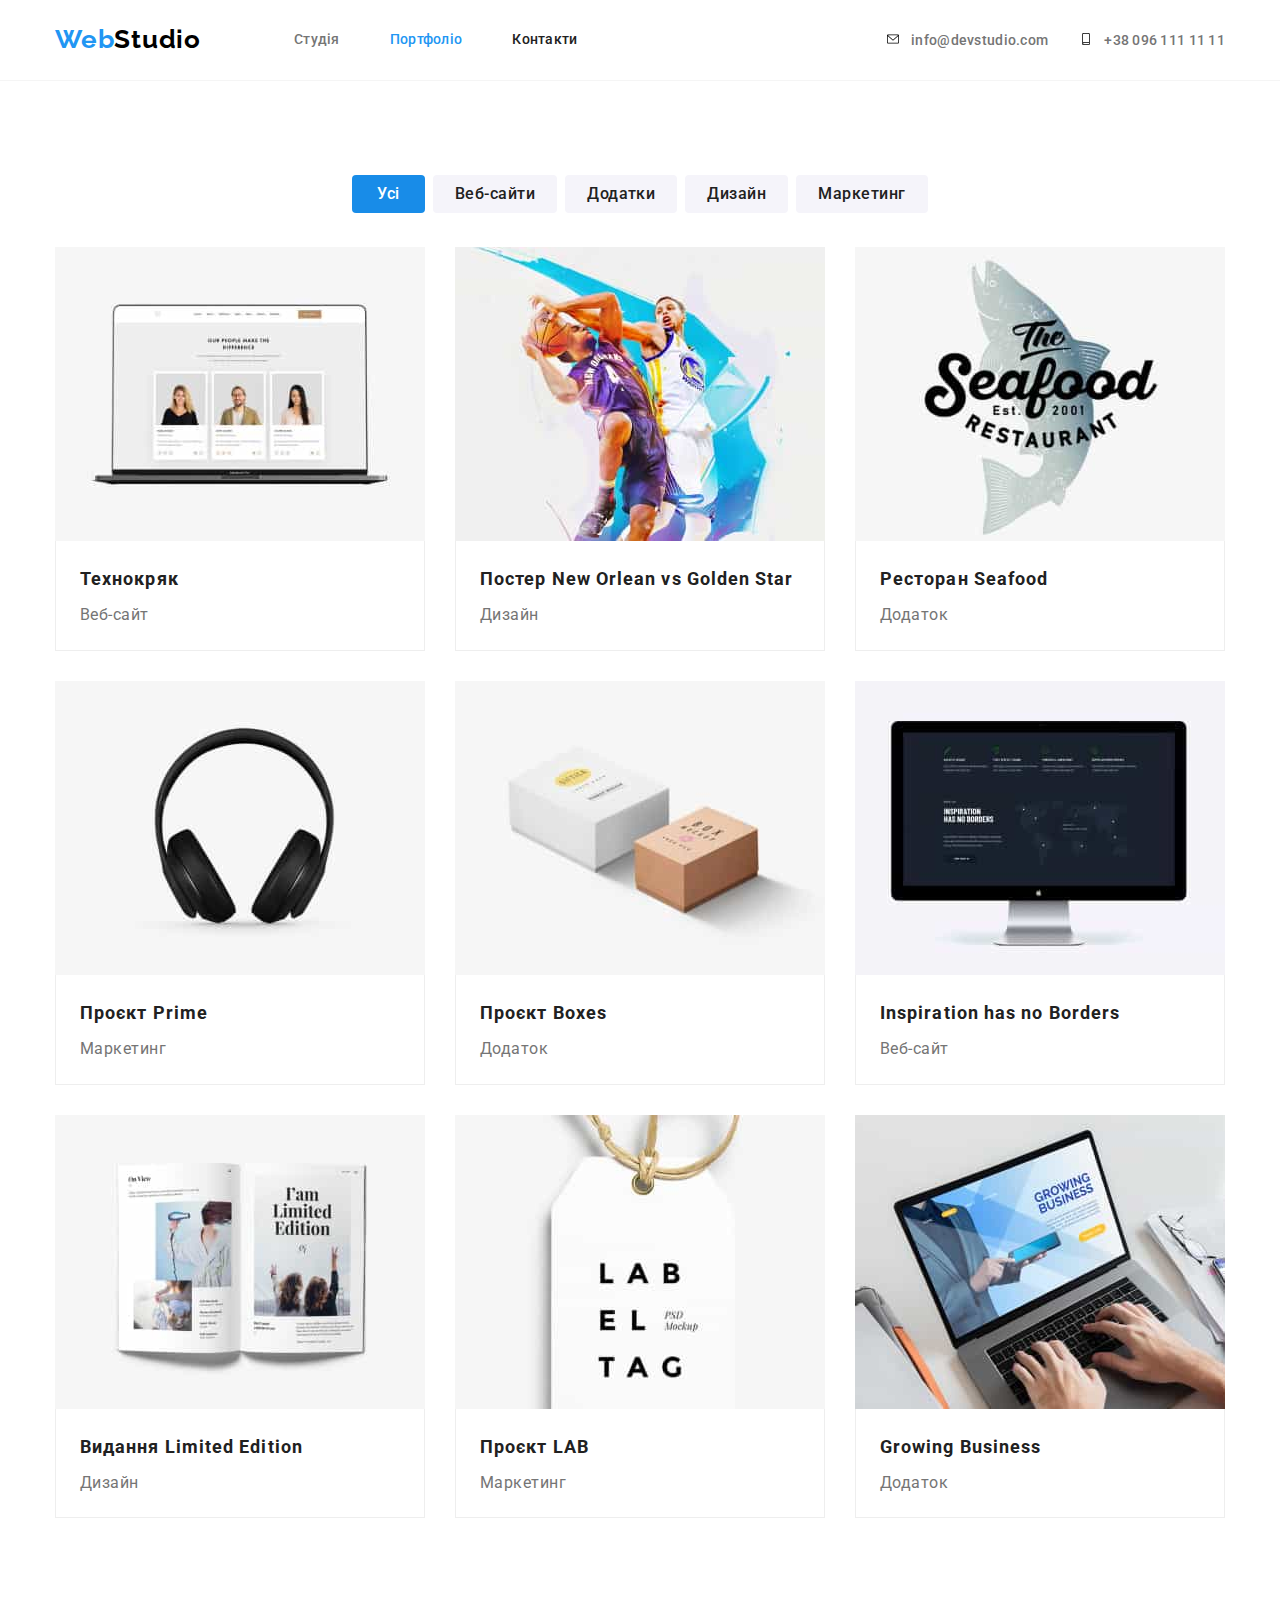
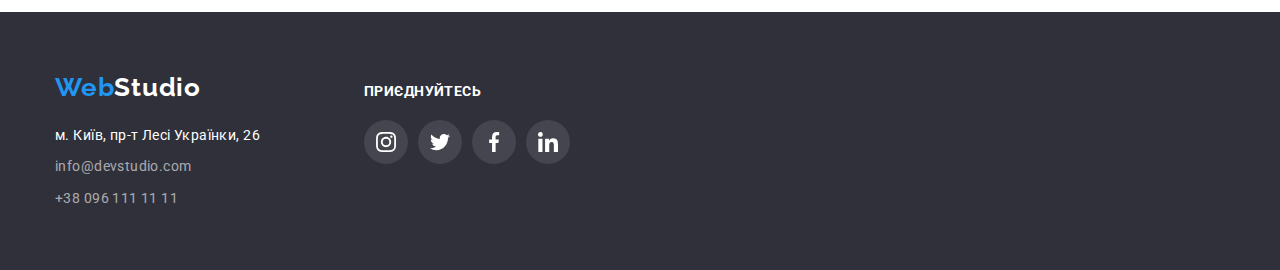
==== portfolio.html @ 5de7c956 "changing files" ====
<!DOCTYPE html>
<html lang="uk">
  <head>
    <meta charset="UTF-8" />
    <meta http-equiv="X-UA-Compatible" content="IE=edge" />
    <meta name="viewport" content="width=device-width, initial-scale=1.0" />
    <link rel="preconnect" href="https://fonts.googleapis.com" />
    <link rel="preconnect" href="https://fonts.gstatic.com" crossorigin />
    <link
      href="https://fonts.googleapis.com/css2?family=Raleway:wght@700&family=Roboto:wght@400;500;700;900&display=swap"
      rel="stylesheet"
    />
    <link
      rel="stylesheet"
      href="https://cdnjs.cloudflare.com/ajax/libs/modern-normalize/1.1.0/modern-normalize.min.css"
    />
    <link rel="stylesheet" href="./styles/styles.css" />
    <title>Portfolio</title>
  </head>

  <body>
    <!-- Header ДЗ-5 -->
    <header class="header-container-portfolio">
      <div class="container header-container">
        <nav class="header-nav">
          <a href="#" class="header-Web"
            >Web<span class="header-Studio">Studio</span></a
          >
          <ul class="header-menu-ul">
            <li>
              <a href="./index.html" class="header-menu-studiy">Студія</a>
            </li>
            <li>
              <a href="#" class="header-menu-portfolio">Портфоліо</a>
            </li>
            <li><a href="#" class="header-menu">Контакти</a></li>
          </ul>
        </nav>
        <ul class="header-menu-ul-mail-tel">
          <li>
            <a href="mailto:info@devstudio.com" class="header-menu-studiy"
              ><svg class="net-mail-tel-icon" width="16" height="12">
                <use href="./img/icons.svg#icon-mail"></use></svg>info@devstudio.com</a
            >
          </li>
          <li>
            <a href="tel:+380961111111" class="header-menu-studiy"
              ><svg class="net-mail-tel-icon" width="16" height="12">
                <use href="./img/icons.svg#icon-smartphone"></use></svg>+38 096 111 11 11</a
            >
          </li>
        </ul>
      </div>
    </header>

    <!-- Main content -->
    <main>
      <section class="main-portfolio">
        <div class="container-portfolio">
          <!-- Additional main -->
          <h1 class="visuallyti-hidder">Portfolio</h1>
          <ul class="portfolio-container">
            <li>
              <button type="button" class="main-botton-all">Усі</button>
            </li>
            <li>
              <button type="button" class="main-bottons">Веб-сайти</button>
            </li>
            <li>
              <button type="button" class="main-bottons">Додатки</button>
            </li>
            <li>
              <button type="button" class="main-bottons">Дизайн</button>
            </li>
            <li>
              <button type="button" class="main-bottons">Маркетинг</button>
            </li>
          </ul>

          <ul class="portfolio-container-deployed">
            <li>
              <a href="#" class="portfolio-container-deployed-shadow">
                <div class="portfolio-deployed-shadow-img">
                  <img
                    src="./img/portfolio_1.jpg"
                    width="370"
                    alt="картинка нетбук з сайтом, три фотографії"
                  />
                  <div class="feature-description">
                    <p></p>
                  </div>
                </div>
                <div class="img-container-all">
                  <h2 class="main-menu-img">Технокряк</h2>
                  <p class="main-menu-img-content">Веб-сайт</p>
                </div>
              </a>
            </li>
            <li>
              <a href="#" class="portfolio-container-deployed-shadow">
                <div class="portfolio-deployed-shadow-img">
                  <img
                    src="./img/portfolio_2.jpg"
                    width="370"
                    alt="картинка гра в баскетбол"
                  />
                  <div class="feature-description">
                    <p></p>
                  </div>
                </div>
                <div class="img-container-all">
                  <h2 class="main-menu-img">
                    Постер New Orlean vs Golden Star
                  </h2>
                  <p class="main-menu-img-content">Дизайн</p>
                </div>
              </a>
            </li>
            <li>
              <a href="#" class="portfolio-container-deployed-shadow">
                <div class="portfolio-deployed-shadow-img">
                  <img
                    src="./img/portfolio_3.jpg"
                    width="370"
                    alt="картинка The seabood restaurant"
                  />
                  <div class="feature-description">
                    <p></p>
                  </div>
                </div>
                <div class="img-container-all">
                  <h2 class="main-menu-img">Ресторан Seafood</h2>
                  <p class="main-menu-img-content">Додаток</p>
                </div>
              </a>
            </li>
            <li>
              <a href="#" class="portfolio-container-deployed-shadow">
                <div class="portfolio-deployed-shadow-img">
                  <img
                    src="./img/portfolio_4.jpg"
                    width="370"
                    alt="картинка навушників"
                  />
                  <div class="feature-description">
                    <p></p>
                  </div>
                </div>
                <div class="img-container-all">
                  <h2 class="main-menu-img">Проєкт Prime</h2>
                  <p class="main-menu-img-content">Маркетинг</p>
                </div>
              </a>
            </li>
            <li>
              <a href="#" class="portfolio-container-deployed-shadow">
                <div class="portfolio-deployed-shadow-img">
                  <img
                    src="./img/portfolio_5.jpg"
                    width="370"
                    alt="картинка дві коробки"
                  />
                  <div class="feature-description">
                    <p></p>
                  </div>
                </div>
                <div class="img-container-all">
                  <h2 class="main-menu-img">Проєкт Boxes</h2>
                  <p class="main-menu-img-content">Додаток</p>
                </div>
              </a>
            </li>
            <li>
              <a href="#" class="portfolio-container-deployed-shadow">
                <div class="portfolio-deployed-shadow-img">
                  <img
                    src="./img/portfolio_6.jpg"
                    width="370"
                    alt="картинка з монитором"
                  />
                  <div class="feature-description">
                    <p></p>
                  </div>
                </div>
                <div class="img-container-all">
                  <h2 class="main-menu-img">Inspiration has no Borders</h2>
                  <p class="main-menu-img-content">Веб-сайт</p>
                </div>
              </a>
            </li>
            <li>
              <a href="#" class="portfolio-container-deployed-shadow">
                <div class="portfolio-deployed-shadow-img">
                  <img
                    src="./img/portfolio_7.jpg"
                    width="370"
                    alt="картинка з книгою"
                  />
                  <div class="feature-description">
                    <p></p>
                  </div>
                </div>
                <div class="img-container-all">
                  <h2 class="main-menu-img">Видання Limited Edition</h2>
                  <p class="main-menu-img-content">Дизайн</p>
                </div>
              </a>
            </li>
            <li>
              <a href="#" class="portfolio-container-deployed-shadow">
                <div class="portfolio-deployed-shadow-img">
                  <img
                    src="./img/portfolio_8.jpg"
                    width="370"
                    alt="картинка з біркою"
                  />
                  <div class="feature-description">
                    <p></p>
                  </div>
                </div>
                <div class="img-container-all">
                  <h2 class="main-menu-img">Проєкт LAB</h2>
                  <p class="main-menu-img-content">Маркетинг</p>
                </div>
              </a>
            </li>
            <li>
              <a href="#" class="portfolio-container-deployed-shadow">
                <div class="portfolio-deployed-shadow-img">
                  <img
                    src="./img/portfolio_9.jpg"
                    width="370"
                    alt="картинка з ноутбуком та руками на клавіатурі"
                  />
                  <div class="feature-description">
                    <p></p>
                  </div>
                </div>
                <div class="img-container-all">
                  <h2 class="main-menu-img">Growing Business</h2>
                  <p class="main-menu-img-content">Додаток</p>
                </div>
              </a>
              <!-- </a> -->
            </li>
          </ul>
        </div>
      </section>
    </main>

    <!--Footer content-->
    <footer class="footer-style">
      <!-- <div class="footer-all"> -->
      <div class="container footer-all">
        <div>
          <div class="header-Web-container">
            <a href="#" class="header-Web"
              >Web<span class="footer-Studio">Studio</span></a
            >
          </div>
          <address class="adress-style">
            <ul>
              <li class="header-Web-adress-container">
                <!-- <div > -->
                <a href="https://goo.gl/maps/v7QcqFKEjncTyCXS9" class="adress"
                  >м. Київ, пр-т Лесі Українки, 26</a
                >
                <!-- </div> -->
              </li>
              <li class="header-Web-mail-container">
                <!-- <div > -->
                <a href="mailto:info@devstudio.com" class="adress-mail-tel"
                  >info@devstudio.com</a
                >
                <!-- </div> -->
              </li>
              <li>
                <a href="tel:+380961111111" class="adress-mail-tel"
                  >+38 096 111 11 11</a
                >
              </li>
            </ul>
          </address>
        </div>
        <!-- container for footer too -->
        <!-- <section> -->
        <div class="footer-ico-content-too">
          <p class="footer-ico-content">Приєднуйтесь</p>

          <ul class="footer-ico-main-content-team">
            <li class="soc-item-one-footer">
              <a href="#" class="net-icon-footer">
                <svg width="20" height="20">
                  <use href="./img/icons.svg#icon-instagram--footer"></use>
                </svg>
              </a>
            </li>
            <li class="soc-item-one-footer">
              <a href="#" class="net-icon-footer">
                <svg width="20" height="20">
                  <use href="./img/icons.svg#icon-twitter-footer"></use>
                </svg>
              </a>
            </li>
            <li class="soc-item-one-footer">
              <a href="#" class="net-icon-footer">
                <svg width="20" height="20">
                  <use href="./img/icons.svg#icon-facebook-footer"></use>
                </svg>
              </a>
            </li>
            <li class="soc-item-one-footer">
              <a href="#" class="net-icon-footer">
                <svg width="20" height="20">
                  <use href="./img/icons.svg#icon-linkedin-footer"></use>
                </svg>
              </a>
            </li>
          </ul>
        </div>
        <!-- </section> -->
      </div>
      <!-- </div> -->
    </footer>
  </body>
</html>
---- styles/styles.css ----
:root {
  --Header-style-text-color: #212121;
  --Header-footer-style-color: #2f303a;
  --Main-botton-style-color: #ffffff;
  --Main-botton-style-background-color: #2196f3;
  --Main-content-our-team-background-color: #f5f4fa;
  --Main-botton-hover-background-color: #188ce8;
  --Header-Web-color: #2196f3;
  --Header-Studio-color: #000000;
  --Footer-Studio-color: #ffffff;
  --Header-menu-studiy-index-color: #2196f3;
  --Header-menu-portfolio-color: #2196f3;
  --Header-menu-studiy-color: #757575;
  --Header-menu-hover-color: #2196f3;
  --Main-main-content-color: #ffffff;
  --Adress-Style-color: #ffffff;
  --Adress-hover-color: #2196f3;
  --Adress-mail-tel-color: rgba(255, 255, 255, 0.6);
  --Adress-mail-tel-hover-color: #2196f3;
  --Main-botton-all-color: #ffffff;
  --Main-botton-all-background-color: #188ce8;
  --Main-bottons-background-color: #f5f4fa;
  --Main-bottons-hover-color: #ffffff;
  --Main-bottons-hover-background-color: #2196f3;
  --Main-content-Benefits-paragraph-color: #757575;
  --Main-content-team-personally-background-color: #ffffff;
  --Main-content-team-paragraph-color: #757575;
  --Main-menu-img-content-color: #757575;
}

body {
  background-color: #ffffff;
  font-family: "Roboto", sans-serif;
}
ul {
  padding: 0;
  margin: 0;
}

.main-botton {
  margin: 0 auto;
  padding: 10px;
  cursor: pointer;
  font-weight: 700;
  font-size: 16px;
  line-height: 1.8;

  display: flex;
  justify-content: center;
  align-items: center;
  text-align: center;
  letter-spacing: 0.06em;

  color: var(--Main-botton-style-color);

  background-color: var(--Main-botton-style-background-color);
  box-shadow: 0px 4px 4px rgba(0, 0, 0, 0.15);
  border-radius: 4px;
  width: 216px;
  height: 50px;
  border: none;

  /* transition: color 250ms, background-color 250ms, fill 250ms, fill 250ms; */
}
.close-botton {
  display: flex;
  justify-content: center;
  align-items: center;
  text-align: center;
  margin: 0px 0px;

  /* margin: 0 auto; */
  position: absolute;
  top: 8px;
  right: 8px;
  cursor: pointer;
  /* justify-content: right ; */

  /* width: 26px;
  height: 26px; */
  /* margin: 40px auto; */
  /* position: relative; */
  /* transform: rotate(45deg) scale(2); */

  /* padding: 20px;
  border-radius: 50%; */

  width: 30px;
  height: 30px;
  border-radius: 50%;
  background-color: #ffffff;
  border: 1px solid rgba(0, 0, 0, 0.1);
}

.main-botton:hover {
  background-color: var(--Main-botton-hover-background-color);
}
.main-botton:focus {
  background-color: var(--Main-botton-hover-background-color);
}

.main-head-mini-conteiner {
  /* background-image: url(../img/Img.jpg); */

  max-width: 696px;
  /* центруем по горизонтали */
  margin: 0 auto;
}
.header-Web {
  font-family: "Raleway", sans-serif;

  font-weight: 700;
  font-size: 26px;
  line-height: 1.2;
  letter-spacing: 0.03em;
  color: var(--Header-Web-color);
  margin-right: 93px;
}
.header-Studio {
  font-family: "Raleway", sans-serif;

  font-weight: 700;
  font-size: 26px;
  line-height: 1.2;
  letter-spacing: 0.03em;
  color: var(--Header-Studio-color);
  /* margin-right: 93px; */
}
.footer-Studio {
  font-family: "Raleway", sans-serif;

  font-weight: 700;
  font-size: 26px;
  line-height: 1.2;
  /* identical to box height */

  letter-spacing: 0.03em;

  color: var(--Footer-Studio-color);
}
.header-menu-studiy-index {
  font-weight: 500;
  font-size: 14px;
  line-height: 1.14;
  letter-spacing: 0.02em;
  color: var(--Header-menu-studiy-index-color);

  padding: 32px 0;
  display: block;
}
.header-menu-portfolio {
  font-weight: 500;
  font-size: 14px;
  line-height: 1.14;
  letter-spacing: 0.02em;

  color: var(--Header-menu-portfolio-color);
  padding: 32px 0;
  display: block;
}
.header-menu-studiy {
  font-weight: 500;
  font-size: 14px;
  line-height: 1.14;
  letter-spacing: 0.02em;
  /* color: #2196f3; */
  color: var(--Header-menu-studiy-color);
  /* увеличение кликабельной зоны */
  padding: 32px 0;
  display: block;

  /* display: flex;
  align-items: center;
  justify-content: center; */
}

.header-menu-studiy:hover {
  color: var(--Header-menu-hover-color);
}
.header-menu-studiy:focus {
  color: var(--Header-menu-hover-color);
}
.header-menu {
  font-weight: 500;
  font-size: 14px;
  line-height: 1.14;
  letter-spacing: 0.02em;
  color: var(--Header-style-text-color);
  padding: 32px 0;
  display: block;
}
.header-menu:hover,
.header-menu:focus {
  color: var(--Header-menu-hover-color);
}

.header-menu::after {
  display: block;
  opacity: 0;
  width: 100%;
  height: 1px;
  margin-top: -2px;
  background-color: currentColor;
  transition: opacity 250ms;
  content: '';
}

.header-menu:hover::after {
  opacity: 1;
}



.main-main-content {
  font-weight: 900;
  font-size: 44px;
  line-height: 1.36;
  text-align: center;
  letter-spacing: 0.06em;
  text-transform: uppercase;
  color: var(--Main-main-content-color);

  margin-bottom: 30px;
  margin-top: 0;
}

.footer-style {
  background-color: var(--Header-footer-style-color);
  padding: 60px 0;
}
.adress {
  font-style: normal;
  font-size: 14px;
  line-height: 1.7;
  letter-spacing: 0.03em;
  color: var(--Adress-Style-color);
}
.adress:hover,
.adress:focus {
  color: var(--Adress-hover-color);
}

.adress::after {
  display: block;
  opacity: 0;
  width: 88%;
  height: 1px;
  margin-top: -2px;
  background-color: currentColor;
  transition: opacity 250ms;
  content: '';
}

.adress:hover::after {
  opacity: 1;
}

.adress-mail-tel {
  font-family: "Roboto", sans-serif;
  font-style: normal;
  font-size: 14px;
  line-height: 1.7;
  letter-spacing: 0.03em;

  color: var(--Adress-mail-tel-color);
  margin-top: 19px;
}
.adress-mail-tel:hover,
.adress-mail-tel:focus {
  color: var(--Adress-mail-tel-hover-color);
}

.adress-mail-tel::after {
  display: block;
  opacity: 0;
  width: 60%;
  height: 1px;
  margin-top: -2px;
  background-color: currentColor;
  transition: opacity 250ms;
  content: '';
}

.adress-mail-tel:hover::after {
  opacity: 1;
}


.main-botton-all {
  /* font-family: "Roboto", sans-serif; */
  font-family: inherit;
  font-weight: 500;
  font-size: 16px;
  line-height: 1.6;

  text-align: center;
  letter-spacing: 0.03em;

  color: var(--Main-botton-all-color);
  background-color: var(--Main-botton-all-background-color);
  cursor: pointer;
  width: 100%;
  height: 100%;
  border-radius: 4px;
  padding: 6px 25px;
  border: none;
}
.main-botton-all:hover {
  /* box-shadow: 10px 5px 5px black; */
  box-shadow: 0px 3px 1px rgba(0, 0, 0, 0.1), 0px 1px 2px rgba(0, 0, 0, 0.08),
    0px 2px 2px rgba(0, 0, 0, 0.12);
}
.main-botton-all:focus {
  /* box-shadow: 10px 5px 5px black; */
  box-shadow: 0px 3px 1px rgba(0, 0, 0, 0.1), 0px 1px 2px rgba(0, 0, 0, 0.08),
    0px 2px 2px rgba(0, 0, 0, 0.12);
}
.main-bottons {
  font-family: "Roboto", sans-serif;

  font-weight: 500;
  font-size: 16px;
  line-height: 1.625;

  text-align: center;
  letter-spacing: 0.03em;

  background-color: var(--Main-bottons-background-color);
  color: var(--Header-style-text-color);
  cursor: pointer;
  width: 100%;
  height: 100%;
  border-radius: 4px;
  padding: 6px 22px;
  border: none;
}
.main-bottons:hover {
  background-color: var(--Main-bottons-hover-background-color);
  color: var(--Main-bottons-hover-color);
  /* box-shadow: 10px 5px 5px black; */
  box-shadow: 0px 3px 1px rgba(0, 0, 0, 0.1), 0px 1px 2px rgba(0, 0, 0, 0.08),
    0px 2px 2px rgba(0, 0, 0, 0.12);
}
.main-bottons:focus {
  background-color: var(--Main-bottons-hover-background-color);
  color: var(--Main-bottons-hover-color);
  /* box-shadow: 10px 5px 5px black; */
  box-shadow: 0px 3px 1px rgba(0, 0, 0, 0.1), 0px 1px 2px rgba(0, 0, 0, 0.08),
    0px 2px 2px rgba(0, 0, 0, 0.12);
}
.main-bottons:active {
  border: 1px solid rgba(0, 0, 0, 0.15);
}
.main-content-Benefits {
  font-weight: 700;
  font-size: 14px;
  line-height: 1.14;
  letter-spacing: 0.03em;
  text-transform: uppercase;
  color: var(--Header-style-text-color);
  margin-top: 0;
  margin-bottom: 10px;
}
.main-content-Benefits-paragraph {
  font-size: 14px;
  line-height: 1.7;
  letter-spacing: 0.03em;
  color: var(--Main-content-Benefits-paragraph-color);
  margin-top: 0px;
  margin-bottom: 0px;
}
.main-content-review {
  font-weight: 700;
  font-size: 36px;
  line-height: 1.16;
  letter-spacing: 0.03em;

  color: var(--Header-style-text-color);

  display: flex;
  justify-content: center;
  margin-top: 0px;
  margin-bottom: 50px;
}
.main-content-team {
  margin-top: 0px;
  margin-bottom: 50px;

  font-weight: 700;
  font-size: 36px;
  line-height: 1.17;
  letter-spacing: 0.03em;

  color: var(--Header-style-text-color);

  display: flex;
  justify-content: center;
}
.main-content-team-personally {
  background-color: var(--Main-content-team-personally-background-color);
  box-shadow: 0px 3px 5px grey;
}
.main-content-team-name {
  font-weight: 500;
  font-size: 16px;
  line-height: 1.18;

  letter-spacing: 0.03em;

  color: var(--Header-style-text-color);
  margin-top: 0px;
  margin-bottom: 10px;
  text-align: center;
}
.main-content-team-paragraph {
  font-size: 16px;
  line-height: 1.18;

  letter-spacing: 0.03em;

  color: var(--Main-content-team-paragraph-color);
  margin-top: 0px;
  margin-bottom: 16px;
  text-align: center;
}
.main-menu-img {
  font-weight: 700;
  font-size: 18px;
  line-height: 2;

  letter-spacing: 0.06em;

  color: var(--Header-style-text-color);
  margin-top: 0px;
  margin-bottom: 4px;
}
.main-menu-img-content {
  font-size: 16px;
  line-height: 1.8;

  letter-spacing: 0.03em;

  color: var(--Main-menu-img-content-color);
  margin-top: 0px;
  margin-bottom: 0px;
}
li {
  list-style-type: none; /* Убираем маркеры
  /* text-decoration: none; Отменяем подчеркивание у ссылки */
}
a {
  text-decoration: none; /* Отменяем подчеркивание у ссылки */
}
.container {
  width: 1200px;
  margin: 0 auto;
  padding: 0px 15px;
}

.container-portfolio {
  width: 1200px;
  /* box-sizing: border-box; */
  margin: 0 auto;
  padding: 0 15px;
}
.section {
  background-color: #ffffff;
}

.header-container {
  display: flex;
  align-items: center;
  justify-content: space-between;
  /* margin-bottom: 94px; */
  /* margin-right: 215px; */
}
.header-nav {
  /* горизонтальное размещение контейнера */
  display: flex;
  /* центруем по вертикали: */
  align-items: center;
  /* вправо в конец */
  /* flex-grow: 1; */
}
.header-menu-ul {
  display: flex;

  gap: 50px;
  /* text-decoration: underline; */
}
.header-menu-ul-container {
  display: flex;
  gap: 30px;
  justify-content: center;
}
.header-menu-ul-mail-tel {
  display: flex;
  /* gap: 50px; */
  gap: 30px;
  /* text-decoration: underline; */
}
.main-content-size {
  max-width: 270px;
}
.additional-main {
  display: none;
  margin-top: 0;
}
.header-menu-ul-container-too {
  display: flex;
  gap: 30px;
  justify-content: center;
}
.main-content-team-containet {
  display: flex;
  gap: 30px;
  justify-content: center;
}
.header-Web-container {
  margin-bottom: 20px;
  /* padding-top: 60px; */
}
.header-Web-adress-container {
  margin-bottom: 9px;
}
.header-Web-mail-container {
  margin-bottom: 9px;
}
.container-p {
  margin-bottom: 94px;
}
.main-content-review-container {
  margin-top: 0px;
  margin-bottom: 94px;
}
.portfolio-container {
  display: flex;
  justify-content: center;
  gap: 8px;
  padding: 0px;
  margin-bottom: 34px;
}
.portfolio-container-deployed {
  display: flex;
  flex-wrap: wrap;
  justify-content: center;
  gap: 30px;
}
.main-portfolio {
  padding-top: 94px;
  padding-bottom: 94px;
}

/* скрываем заголовок: */
.visuallyti-hidder {
  position: absolute;
  white-space: nowrap;
  width: 1px;
  height: 1px;
  overflow: hidden;
  border: 0;
  padding: 0;
  clip: rect(0 0 0 0);
  clip-path: inset(50%);
  margin: -1px;
}
img {
  display: block;
  max-width: 100%;
}
.container-p {
  margin-bottom: 94px;
}
.img-conteiner {
  padding: 30px;
}
.header-container-portfolio {
  border-bottom: 1px solid #f5f5f5;
}
.img-container-all {
  border-left: 1px solid #eeeeee;
  border-right: 1px solid #eeeeee;
  border-bottom: 1px solid #eeeeee;

  padding: 20px 24px;
}
.hero {
  padding: 200px 0px;
  /* background-color: #2f303a; */

  /* background-image: url(../img/Img.jpg);
  background-image: rgba(47, 48, 58, 0.4);  */
  background-image: linear-gradient(
      to right,
      rgba(47, 48, 58, 0.4),
      rgba(47, 48, 58, 0.4)
    ),
    url("../img/Img.jpg");

  background-repeat: no-repeat;
  background-position: center;

  max-width: 1600px;
  margin: 0 auto;
}
.header-next-styl {
  padding: 94px 0px;
}
.header-next-style-too {
  padding-bottom: 94px;
}
.sektion-third {
  padding: 94px 0;
  background-color: var(--Main-content-our-team-background-color);
}
.header-next-style {
  padding: 94px 0;
}
.main-content-ico {
  height: 120px;
  background-color: #f5f4fa;
  border-radius: 4px;
  margin-bottom: 30px;

  display: flex;
  align-items: center;
  justify-content: center;
}

.main-content-clients {
  margin-top: 0px;
  margin-bottom: 50px;

  /* font-family: 'Roboto';
font-style: normal; */
  font-weight: 700;
  font-size: 36px;
  line-height: 42px;
  text-align: center;
  letter-spacing: 0.03em;
  color: #212121;
  display: flex;
  justify-content: center;
}
.section-third-clients {
  padding: 94px 0;
}

.container-clients {
  display: flex;
  justify-content: center;
  gap: 30px;
}
.soc-item {
  width: 170px;
  height: 92px;
}

.net-icon {
  fill: #afb1b8;
  width: 100%;
  height: 100%;
  display: flex;
  justify-content: center;
  align-items: center;

  border: 1px solid #afb1b8;
  border-radius: 4px;
}
.soc-item:hover,
.soc-item:focus {
  fill: #188ce8;
  border-color: #188ce8;
}
.net-icon:hover {
  fill: #188ce8;
  border-color: #188ce8;
}

.header-menu-studiy:hover .net-mail-tel-icon,
.header-menu-studiy:focus .net-mail-tel-icon {
  fill: #2196f3;
}

.header-menu-studiy::after {
  display: block;
  opacity: 0;
  width: 100%;
  height: 1px;
  margin-top: -2px;
  background-color: currentColor;
  transition: opacity 250ms;
  content: '';
}
.header-menu-studiy:hover::after{
  opacity:1;
}

/* .header-menu-studiy:focus .net-mail-tel-icon {
  fill: #2196f3;
} */
.ico-main-content-team {
  display: flex;
  justify-content: center;
  gap: 10px;
}
.footer-ico-main-content-team {
  display: flex;
  gap: 10px;
}
.soc-item-one {
  width: 44px;
  height: 44px;
  background-color: rgba(255, 255, 255, 0.1);
  border-radius: 50%;
  display: flex;
  align-items: center;
  justify-content: center;
}
.net-icon-team {
  fill: #afb1b8;
  border-radius: 50%;
  width: 100%;
  height: 100%;
  display: flex;
  align-items: center;
  justify-content: center;
}
.net-icon-team:hover,
.net-icon-team:focus {
  background-color: #2196f3;
  fill: #ffffff;
}

.soc-item-one-footer {
  width: 44px;
  height: 44px;
  background-color: rgba(255, 255, 255, 0.1);
  border-radius: 50%;
  display: flex;
  align-items: center;
  justify-content: center;
}

.net-icon-footer {
  border-radius: 50%;
  width: 100%;
  height: 100%;
  display: flex;
  align-items: center;
  justify-content: center;
  fill: #ffffff;
}
.net-icon-footer:hover,
.net-icon-footer:focus {
  /* fill: #ffffff; */
  background-color: #2196f3;
}

.soc-item-too {
  width: 44px;
  border-radius: 50%;

  display: flex;
  align-items: center;
  justify-content: center;
}
.footer-ico-content {
  margin-top: 0px;
  margin-bottom: 20px;

  font-family: "Roboto", sans-serif;
  /* font-style: normal; */
  font-weight: 700;
  font-size: 14px;
  line-height: 1.14;
  letter-spacing: 0.03em;
  text-transform: uppercase;

  color: #ffffff;
}
.footer-ico-content-too {
  margin-left: 70px;
}
.footer-all {
  display: flex;
  align-items: baseline;
}
.net-mail-tel-icon {
  margin-right: 10px;
}

.portfolio-container-deployed-shadow {
  display: block;
}

.portfolio-container-deployed-shadow:hover {
  display: block;
  box-shadow: 0px 1px 1px rgba(0, 0, 0, 0.12), 0px 4px 4px rgba(0, 0, 0, 0.06),
    1px 4px 6px rgba(0, 0, 0, 0.16);
}
.portfolio-container-deployed-shadow:focus {
  display: block;
  box-shadow: 0px 1px 1px rgba(0, 0, 0, 0.12), 0px 4px 4px rgba(0, 0, 0, 0.06),
    1px 4px 6px rgba(0, 0, 0, 0.16);
}
.backdrop.is-hidden {
  visibility: hidden;
  opacity: 0;
  pointer-events: none;
}
.backdrop {
  position: fixed;
  top: 0;
  left: 0;
  width: 100%;
  height: 100%;
  z-index: 1;
  background-color: rgba(0, 0, 0, 0.2);

  transition: opacity 1000ms, visibility 1000ms;
}
.modal {
  position: absolute;
  top: 50%;
  left: 50%;
  transform: translate(-50%, -50%);
  width: 528px;
  height: 581px;
  background-color: #ffffff;
}
.feature-description {
  position: absolute;
  top: 0;
  left: 0;
  width: 100%;
  height: 100%;
  background-color: rgba(33, 150, 243, 0.9);

  padding: 64px 50px;
  color: #ffffff;
  transform: translateY(100%);
  /* плавный переход */
  transition: transform 250ms;
  transition-timing-function: cubic-bezier(0.4, 0, 0.2, 1);
}
.portfolio-deployed-shadow-img:hover .feature-description {
  transform: translateY(0%);
}
.portfolio-deployed-shadow-img {
  /* img-container-all */
  position: relative;
  /* прячем modal */
  overflow: hidden;
}

.container-img-in {
  position: absolute;
  top: 224px;
  left: 0;
  width: 100%;
  height: 70px;
  background-color: rgba(47, 48, 58, 0.8);
  display: flex;
  align-items: center;
  justify-content: center;
}
.container-img {
  position: relative;
}
.container-img-name {
  font-weight: 700;
  font-size: 14px;
  line-height: 16px;
  text-align: center;
  letter-spacing: 0.03em;
  text-transform: uppercase;
  color: #ffffff;
}

.link {
  color: #188ce8;
  text-decoration: none;
}
.link::after {
  display: block;
  opacity: 0;
  width: 100%;
  height: 1px;
  margin-top: -2px;
  background-color: currentColor;
  transition: opacity 250ms;
  content: "";
}
.link:hover::after {
  opacity: 1;
}
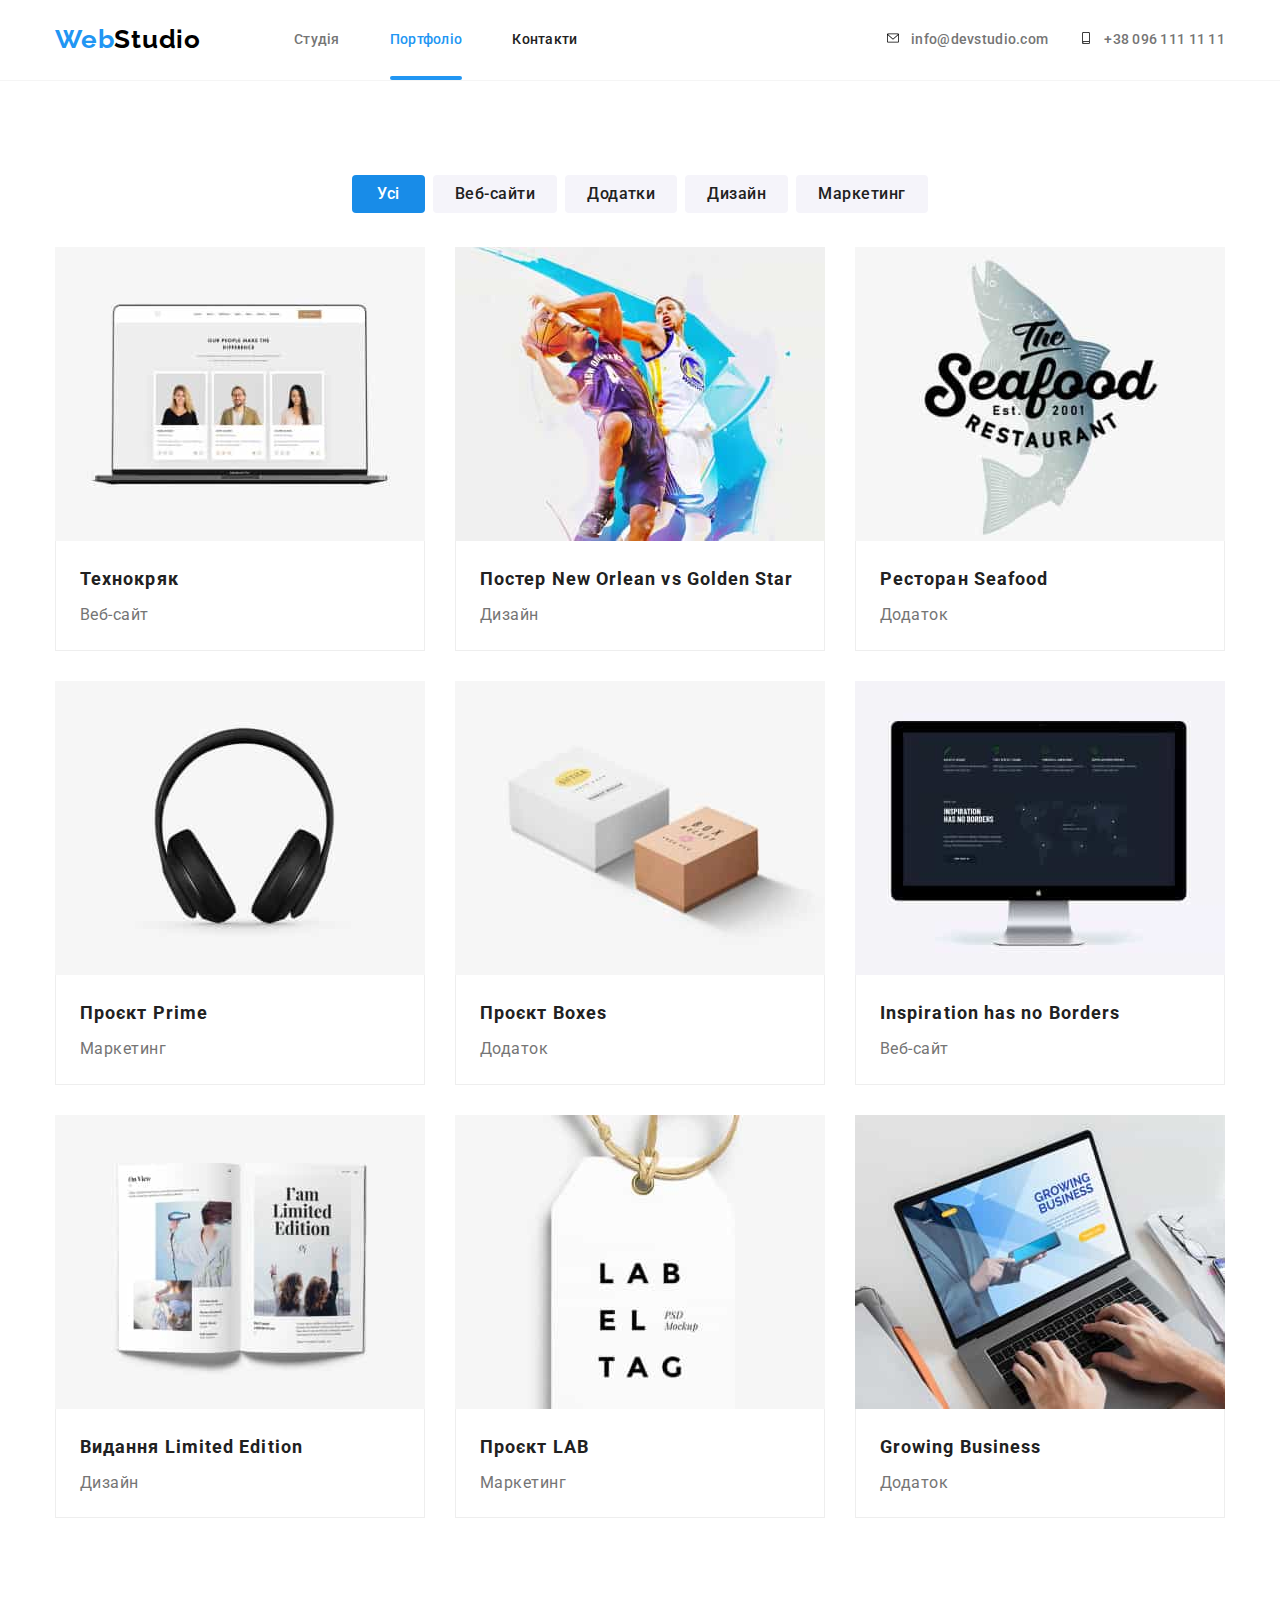
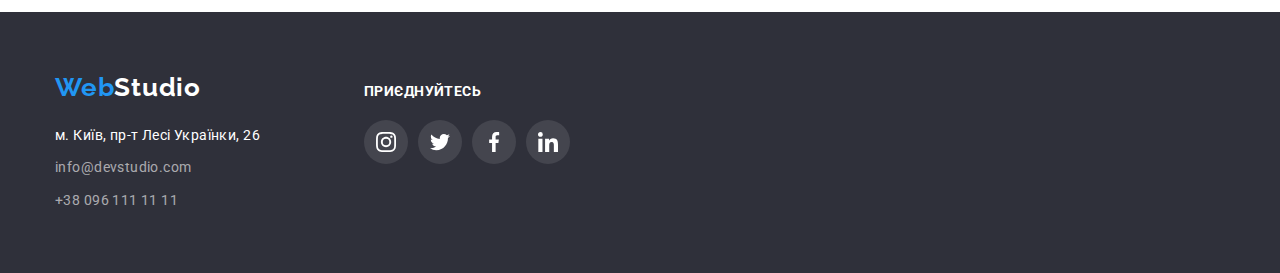
==== commit 0dd957c0: "changing css files" ====
--- a/portfolio.html
+++ b/portfolio.html
@@ -87,7 +87,12 @@
                     alt="картинка нетбук з сайтом, три фотографії"
                   />
                   <div class="feature-description">
-                    <p></p>
+                     <p class="content-modal">
+                      Ресурс пропонує комплексні пропозиції з різним рівнем
+                      функціоналу та сервісів. Все це дозволить відвідувачу
+                      отримати вичерпні відомості про компанію чи приватну
+                      особу.
+                    </p>
                   </div>
                 </div>
                 <div class="img-container-all">
@@ -105,7 +110,12 @@
                     alt="картинка гра в баскетбол"
                   />
                   <div class="feature-description">
-                    <p></p>
+                    <p class="content-modal">
+                      Ресурс пропонує комплексні пропозиції з різним рівнем
+                      функціоналу та сервісів. Все це дозволить відвідувачу
+                      отримати вичерпні відомості про компанію чи приватну
+                      особу.
+                    </p>
                   </div>
                 </div>
                 <div class="img-container-all">
@@ -125,7 +135,12 @@
                     alt="картинка The seabood restaurant"
                   />
                   <div class="feature-description">
-                    <p></p>
+                     <p class="content-modal">
+                      Ресурс пропонує комплексні пропозиції з різним рівнем
+                      функціоналу та сервісів. Все це дозволить відвідувачу
+                      отримати вичерпні відомості про компанію чи приватну
+                      особу.
+                    </p>
                   </div>
                 </div>
                 <div class="img-container-all">
@@ -143,7 +158,12 @@
                     alt="картинка навушників"
                   />
                   <div class="feature-description">
-                    <p></p>
+                     <p class="content-modal">
+                      Ресурс пропонує комплексні пропозиції з різним рівнем
+                      функціоналу та сервісів. Все це дозволить відвідувачу
+                      отримати вичерпні відомості про компанію чи приватну
+                      особу.
+                    </p>
                   </div>
                 </div>
                 <div class="img-container-all">
@@ -161,7 +181,12 @@
                     alt="картинка дві коробки"
                   />
                   <div class="feature-description">
-                    <p></p>
+                     <p class="content-modal">
+                      Ресурс пропонує комплексні пропозиції з різним рівнем
+                      функціоналу та сервісів. Все це дозволить відвідувачу
+                      отримати вичерпні відомості про компанію чи приватну
+                      особу.
+                    </p>
                   </div>
                 </div>
                 <div class="img-container-all">
@@ -179,7 +204,12 @@
                     alt="картинка з монитором"
                   />
                   <div class="feature-description">
-                    <p></p>
+                     <p class="content-modal">
+                      Ресурс пропонує комплексні пропозиції з різним рівнем
+                      функціоналу та сервісів. Все це дозволить відвідувачу
+                      отримати вичерпні відомості про компанію чи приватну
+                      особу.
+                    </p>
                   </div>
                 </div>
                 <div class="img-container-all">
@@ -197,7 +227,12 @@
                     alt="картинка з книгою"
                   />
                   <div class="feature-description">
-                    <p></p>
+                     <p class="content-modal">
+                      Ресурс пропонує комплексні пропозиції з різним рівнем
+                      функціоналу та сервісів. Все це дозволить відвідувачу
+                      отримати вичерпні відомості про компанію чи приватну
+                      особу.
+                    </p>
                   </div>
                 </div>
                 <div class="img-container-all">
@@ -215,7 +250,12 @@
                     alt="картинка з біркою"
                   />
                   <div class="feature-description">
-                    <p></p>
+                     <p class="content-modal">
+                      Ресурс пропонує комплексні пропозиції з різним рівнем
+                      функціоналу та сервісів. Все це дозволить відвідувачу
+                      отримати вичерпні відомості про компанію чи приватну
+                      особу.
+                    </p>
                   </div>
                 </div>
                 <div class="img-container-all">
@@ -233,7 +273,12 @@
                     alt="картинка з ноутбуком та руками на клавіатурі"
                   />
                   <div class="feature-description">
-                    <p></p>
+                     <p class="content-modal">
+                      Ресурс пропонує комплексні пропозиції з різним рівнем
+                      функціоналу та сервісів. Все це дозволить відвідувачу
+                      отримати вичерпні відомості про компанію чи приватну
+                      особу.
+                    </p>
                   </div>
                 </div>
                 <div class="img-container-all">
--- a/styles/styles.css
+++ b/styles/styles.css
@@ -60,7 +60,8 @@
   height: 50px;
   border: none;
 
-  /* transition: color 250ms, background-color 250ms, fill 250ms, fill 250ms; */
+  /* transition: color 250ms, background-color 250ms cubic-bezier(0.4, 0, 0.2, 1) */
+  transition: background-color 250ms cubic-bezier(0.4, 0, 0.2, 1);
 }
 .close-botton {
   display: flex;
@@ -74,16 +75,6 @@
   top: 8px;
   right: 8px;
   cursor: pointer;
-  /* justify-content: right ; */
-
-  /* width: 26px;
-  height: 26px; */
-  /* margin: 40px auto; */
-  /* position: relative; */
-  /* transform: rotate(45deg) scale(2); */
-
-  /* padding: 20px;
-  border-radius: 50%; */
 
   width: 30px;
   height: 30px;
@@ -92,9 +83,7 @@
   border: 1px solid rgba(0, 0, 0, 0.1);
 }
 
-.main-botton:hover {
-  background-color: var(--Main-botton-hover-background-color);
-}
+.main-botton:hover,
 .main-botton:focus {
   background-color: var(--Main-botton-hover-background-color);
 }
@@ -138,6 +127,7 @@
 
   color: var(--Footer-Studio-color);
 }
+
 .header-menu-studiy-index {
   font-weight: 500;
   font-size: 14px;
@@ -147,7 +137,34 @@
 
   padding: 32px 0;
   display: block;
-}
+
+  position: relative;
+  /* color: var(--Header-menu-studiy-index-color); */
+  /*задаём цвет ссылки*/
+  cursor: pointer;
+  /* line-height: 1; */
+  /*задаём высоту строки*/
+  text-decoration: none;
+  /*убираем подчёркивание*/
+}
+.header-menu-studiy-index:after {
+  margin-top: 28px;
+  display: block;
+  position: absolute;
+  left: 0;
+  /*изменить на right:0;, чтобы изменить направление подчёркивания */
+  width: 100%;
+  /*задаём длинну линии до наведения курсора*/
+  height: 4px;
+  /*задаём ширину линии*/
+  background-color: var(--Header-menu-studiy-index-color);
+  /*задаём цвет линии*/
+  content: "";
+  /* transition: width 0.3s ease-out; */
+  /*задаём время анимации*/
+  border-radius: 2px;
+}
+
 .header-menu-portfolio {
   font-weight: 500;
   font-size: 14px;
@@ -157,7 +174,35 @@
   color: var(--Header-menu-portfolio-color);
   padding: 32px 0;
   display: block;
-}
+
+  position: relative;
+  /* color: var(--Header-menu-studiy-index-color); */
+  /*задаём цвет ссылки*/
+  cursor: pointer;
+  /* line-height: 1; */
+  /*задаём высоту строки*/
+  text-decoration: none;
+  /*убираем подчёркивание*/
+}
+
+.header-menu-portfolio:after {
+  margin-top: 28px;
+  display: block;
+  position: absolute;
+  left: 0;
+  /*изменить на right:0;, чтобы изменить направление подчёркивания */
+  width: 100%;
+  /*задаём длинну линии до наведения курсора*/
+  height: 4px;
+  /*задаём ширину линии*/
+  background-color: var(--Header-menu-studiy-index-color);
+  /*задаём цвет линии*/
+  content: "";
+  /* transition: width 0.3s ease-out; */
+  /*задаём время анимации*/
+  border-radius: 2px;
+}
+
 .header-menu-studiy {
   font-weight: 500;
   font-size: 14px;
@@ -169,17 +214,14 @@
   padding: 32px 0;
   display: block;
 
-  /* display: flex;
-  align-items: center;
-  justify-content: center; */
-}
-
-.header-menu-studiy:hover {
-  color: var(--Header-menu-hover-color);
-}
+  transition: color 250ms cubic-bezier(0.4, 0, 0.2, 1);
+}
+
+.header-menu-studiy:hover,
 .header-menu-studiy:focus {
   color: var(--Header-menu-hover-color);
 }
+
 .header-menu {
   font-weight: 500;
   font-size: 14px;
@@ -188,28 +230,14 @@
   color: var(--Header-style-text-color);
   padding: 32px 0;
   display: block;
+
+  /* transition: opacity 1000ms, visibility 1000ms; */
+  transition: color 250ms cubic-bezier(0.4, 0, 0.2, 1);
 }
 .header-menu:hover,
 .header-menu:focus {
   color: var(--Header-menu-hover-color);
 }
-
-.header-menu::after {
-  display: block;
-  opacity: 0;
-  width: 100%;
-  height: 1px;
-  margin-top: -2px;
-  background-color: currentColor;
-  transition: opacity 250ms;
-  content: '';
-}
-
-.header-menu:hover::after {
-  opacity: 1;
-}
-
-
 
 .main-main-content {
   font-weight: 900;
@@ -234,27 +262,13 @@
   line-height: 1.7;
   letter-spacing: 0.03em;
   color: var(--Adress-Style-color);
+  transition: color 250ms cubic-bezier(0.4, 0, 0.2, 1);
 }
 .adress:hover,
 .adress:focus {
   color: var(--Adress-hover-color);
 }
 
-.adress::after {
-  display: block;
-  opacity: 0;
-  width: 88%;
-  height: 1px;
-  margin-top: -2px;
-  background-color: currentColor;
-  transition: opacity 250ms;
-  content: '';
-}
-
-.adress:hover::after {
-  opacity: 1;
-}
-
 .adress-mail-tel {
   font-family: "Roboto", sans-serif;
   font-style: normal;
@@ -264,27 +278,12 @@
 
   color: var(--Adress-mail-tel-color);
   margin-top: 19px;
+  transition: color 250ms cubic-bezier(0.4, 0, 0.2, 1);
 }
 .adress-mail-tel:hover,
 .adress-mail-tel:focus {
   color: var(--Adress-mail-tel-hover-color);
 }
-
-.adress-mail-tel::after {
-  display: block;
-  opacity: 0;
-  width: 60%;
-  height: 1px;
-  margin-top: -2px;
-  background-color: currentColor;
-  transition: opacity 250ms;
-  content: '';
-}
-
-.adress-mail-tel:hover::after {
-  opacity: 1;
-}
-
 
 .main-botton-all {
   /* font-family: "Roboto", sans-serif; */
@@ -304,17 +303,15 @@
   border-radius: 4px;
   padding: 6px 25px;
   border: none;
-}
-.main-botton-all:hover {
-  /* box-shadow: 10px 5px 5px black; */
-  box-shadow: 0px 3px 1px rgba(0, 0, 0, 0.1), 0px 1px 2px rgba(0, 0, 0, 0.08),
-    0px 2px 2px rgba(0, 0, 0, 0.12);
-}
+  transition: box-shadow 250ms cubic-bezier(0.4, 0, 0.2, 1);
+}
+.main-botton-all:hover,
 .main-botton-all:focus {
   /* box-shadow: 10px 5px 5px black; */
   box-shadow: 0px 3px 1px rgba(0, 0, 0, 0.1), 0px 1px 2px rgba(0, 0, 0, 0.08),
     0px 2px 2px rgba(0, 0, 0, 0.12);
 }
+
 .main-bottons {
   font-family: "Roboto", sans-serif;
 
@@ -333,14 +330,10 @@
   border-radius: 4px;
   padding: 6px 22px;
   border: none;
-}
-.main-bottons:hover {
-  background-color: var(--Main-bottons-hover-background-color);
-  color: var(--Main-bottons-hover-color);
-  /* box-shadow: 10px 5px 5px black; */
-  box-shadow: 0px 3px 1px rgba(0, 0, 0, 0.1), 0px 1px 2px rgba(0, 0, 0, 0.08),
-    0px 2px 2px rgba(0, 0, 0, 0.12);
-}
+  transition: background-color 250ms,
+    box-shadow 250ms cubic-bezier(0.4, 0, 0.2, 1);
+}
+.main-bottons:hover,
 .main-bottons:focus {
   background-color: var(--Main-bottons-hover-background-color);
   color: var(--Main-bottons-hover-color);
@@ -471,8 +464,6 @@
   display: flex;
   align-items: center;
   justify-content: space-between;
-  /* margin-bottom: 94px; */
-  /* margin-right: 215px; */
 }
 .header-nav {
   /* горизонтальное размещение контейнера */
@@ -586,10 +577,7 @@
 }
 .hero {
   padding: 200px 0px;
-  /* background-color: #2f303a; */
-
-  /* background-image: url(../img/Img.jpg);
-  background-image: rgba(47, 48, 58, 0.4);  */
+
   background-image: linear-gradient(
       to right,
       rgba(47, 48, 58, 0.4),
@@ -666,13 +654,10 @@
 
   border: 1px solid #afb1b8;
   border-radius: 4px;
-}
-.soc-item:hover,
-.soc-item:focus {
-  fill: #188ce8;
-  border-color: #188ce8;
-}
-.net-icon:hover {
+  transition: fill 250ms, border-color 250ms cubic-bezier(0.4, 0, 0.2, 1);
+}
+.net-icon:hover,
+.net-icon:focus {
   fill: #188ce8;
   border-color: #188ce8;
 }
@@ -682,23 +667,6 @@
   fill: #2196f3;
 }
 
-.header-menu-studiy::after {
-  display: block;
-  opacity: 0;
-  width: 100%;
-  height: 1px;
-  margin-top: -2px;
-  background-color: currentColor;
-  transition: opacity 250ms;
-  content: '';
-}
-.header-menu-studiy:hover::after{
-  opacity:1;
-}
-
-/* .header-menu-studiy:focus .net-mail-tel-icon {
-  fill: #2196f3;
-} */
 .ico-main-content-team {
   display: flex;
   justify-content: center;
@@ -725,6 +693,8 @@
   display: flex;
   align-items: center;
   justify-content: center;
+
+  transition: fill 250ms, background-color 250ms cubic-bezier(0.4, 0, 0.2, 1);
 }
 .net-icon-team:hover,
 .net-icon-team:focus {
@@ -750,6 +720,7 @@
   align-items: center;
   justify-content: center;
   fill: #ffffff;
+  transition: background-color 250ms cubic-bezier(0.4, 0, 0.2, 1);
 }
 .net-icon-footer:hover,
 .net-icon-footer:focus {
@@ -788,22 +759,20 @@
 }
 .net-mail-tel-icon {
   margin-right: 10px;
+  transition: fill 250ms cubic-bezier(0.4, 0, 0.2, 1);
 }
 
 .portfolio-container-deployed-shadow {
   display: block;
 }
 
-.portfolio-container-deployed-shadow:hover {
-  display: block;
-  box-shadow: 0px 1px 1px rgba(0, 0, 0, 0.12), 0px 4px 4px rgba(0, 0, 0, 0.06),
-    1px 4px 6px rgba(0, 0, 0, 0.16);
-}
+.portfolio-container-deployed-shadow:hover,
 .portfolio-container-deployed-shadow:focus {
   display: block;
   box-shadow: 0px 1px 1px rgba(0, 0, 0, 0.12), 0px 4px 4px rgba(0, 0, 0, 0.06),
     1px 4px 6px rgba(0, 0, 0, 0.16);
 }
+
 .backdrop.is-hidden {
   visibility: hidden;
   opacity: 0;
@@ -818,7 +787,7 @@
   z-index: 1;
   background-color: rgba(0, 0, 0, 0.2);
 
-  transition: opacity 1000ms, visibility 1000ms;
+  transition: opacity 250ms, visibility 250ms cubic-bezier(0.4, 0, 0.2, 1);
 }
 .modal {
   position: absolute;
@@ -838,13 +807,17 @@
   background-color: rgba(33, 150, 243, 0.9);
 
   padding: 64px 50px;
-  color: #ffffff;
+  /* color: #ffffff; */
   transform: translateY(100%);
   /* плавный переход */
   transition: transform 250ms;
   transition-timing-function: cubic-bezier(0.4, 0, 0.2, 1);
-}
-.portfolio-deployed-shadow-img:hover .feature-description {
+
+  padding: 63px 24px;
+
+}
+.portfolio-container-deployed-shadow:hover .feature-description,
+.portfolio-container-deployed-shadow:focus .feature-description {
   transform: translateY(0%);
 }
 .portfolio-deployed-shadow-img {
@@ -876,22 +849,18 @@
   letter-spacing: 0.03em;
   text-transform: uppercase;
   color: #ffffff;
-}
-
-.link {
-  color: #188ce8;
-  text-decoration: none;
-}
-.link::after {
-  display: block;
-  opacity: 0;
-  width: 100%;
-  height: 1px;
-  margin-top: -2px;
-  background-color: currentColor;
-  transition: opacity 250ms;
-  content: "";
-}
-.link:hover::after {
-  opacity: 1;
-}
+  margin-top: 0px;
+  margin-bottom: 0px;
+}
+
+.content-modal {
+  font-weight: 400;
+  font-size: 18px;
+  line-height: 1.555;
+  letter-spacing: 0.03em;
+
+  color: #ffffff;
+  margin-top: 0px;
+  margin-bottom: 0px;
+  width: 322px;
+}
